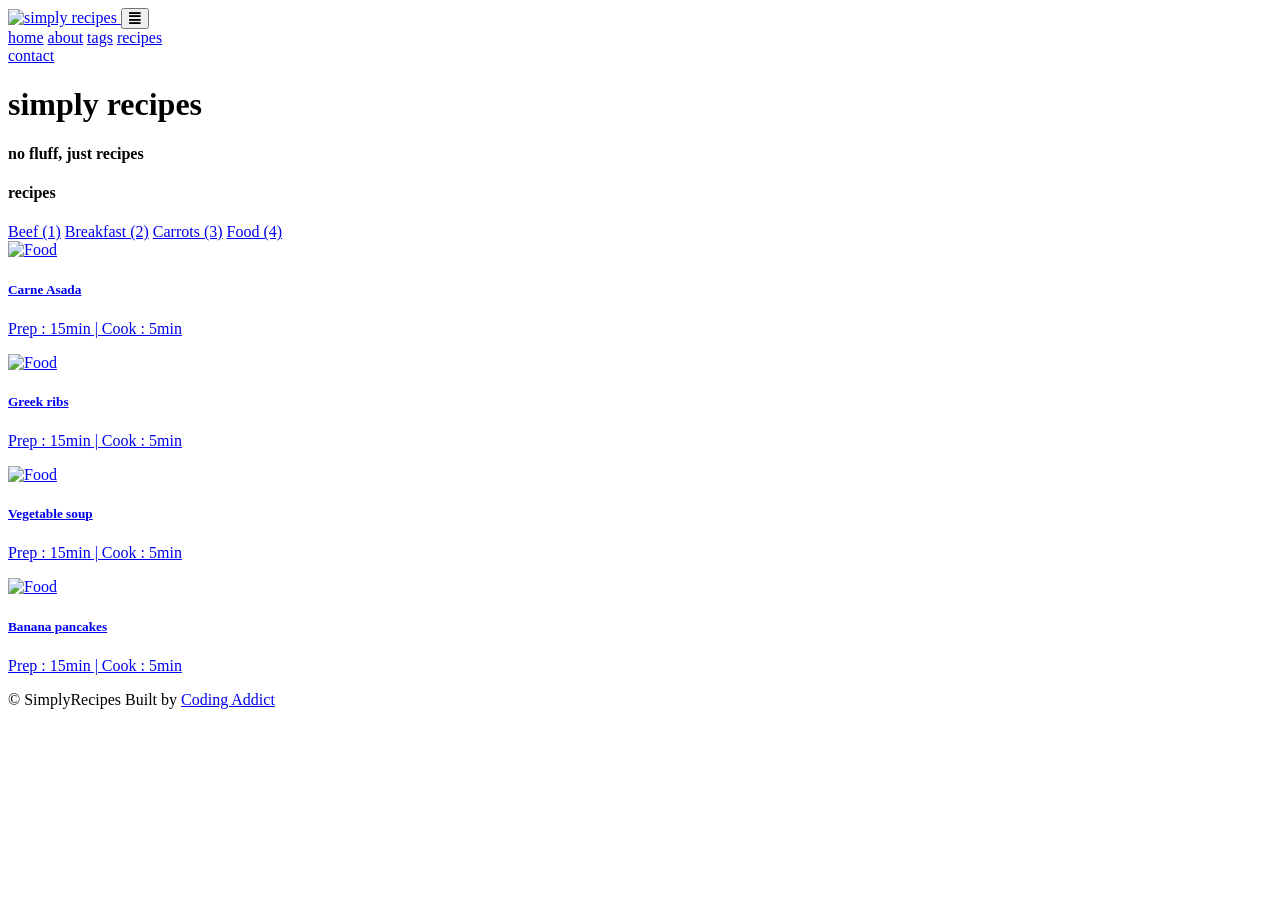
==== index.html @ 09e40942 "fix netlify error" ====
<!DOCTYPE html>
<html lang="en">
  <head>
    <meta charset="UTF-8" />
    <meta http-equiv="X-UA-Compatible" content="IE=edge" />
    <meta name="viewport" content="width=device-width, initial-scale=1.0" />
    <title>Simply Recipes || Starter</title>
    <!-- favicon -->
    <link rel="shortcut icon" href="./assets/favicon.ico" type="image/x-icon" />
    <!-- normalize -->
    <link rel="stylesheet" href="./css/normalize.css" />
    <!-- font-awesome -->
    <link
      rel="stylesheet"
      href="https://cdnjs.cloudflare.com/ajax/libs/font-awesome/5.14.0/css/all.min.css"
    />
    <!-- main css -->
    <link rel="stylesheet" href="./css/main.css" />
  </head>
  <body>
    <!--nav-->
    <nav class="navbar">
      <div class="nav-center">
          <!--header-->
 <div class="nav-header">
        <a href="index.html" class="nav-logo">
          <img src="./assets/logo.svg" alt="simply recipes"> 
        </a>
        <button type="button" class="btn nav-btn" >
          <i class="fas fa-align-justify"></i>
        </button>
      </div>
      <div class="nav-links">
        <a href="index.html" class="nav-link">home</a>
        <a href="about.html" class="nav-link">about</a>
        <a href="tags.html" class="nav-link">tags</a>
        <a href="recipes.html" class="nav-link">recipes</a>
        <div class="nav-link contact-link">
          <a href="contact.html" class="btn">contact</a>
        </div>
      </div>
      </div>
    </nav> 
    <!--end of nav-->
    <!--main-->
      <main class="page">
        <header class="hero">
          <div class="hero-container">
            <div class="hero-text">
              <h1>simply recipes</h1>
              <h4>no fluff, just recipes</h4>
            </div>
          </div>
        </header>
        <!-- end of header -->
         <!--recipes container-->
         <section class="recipes-container">
          <!--tags-container-->
          <div class="tags-container">
            <h4>recipes</h4>
            <div class="tags-list">
            <a href="tag-template.html">Beef (1)</a>
            <a href="tag-template.html">Breakfast (2)</a>
            <a href="tag-template.html">Carrots (3)</a>
            <a href="tag-template.html">Food (4)</a>
            </div>
          </div>
          <!--end of tags-container-->
          <!--recipes-list-->
          <div class="recipes-list">
             <!-- single recipe -->
          <a href="single-recipe.html" class="recipe">
            <img src="./assets/recipes/recipe-1.jpeg" alt="Food"
              class="img recipe-img"/>
            <h5>Carne Asada</h5>
            <p>Prep : 15min | Cook : 5min</p>
          </a>
          <!-- end of single recipe -->
             <!-- single recipe -->
          <a href="single-recipe.html" class="recipe">
            <img src="./assets/recipes/recipe-2.jpeg" alt="Food"
              class="img recipe-img"/>
            <h5>Greek ribs</h5>
            <p>Prep : 15min | Cook : 5min</p>
          </a>
          <!-- end of single recipe -->
             <!-- single recipe -->
          <a href="single-recipe.html" class="recipe">
            <img src="./assets/recipes/recipe-3.jpeg" alt="Food"
              class="img recipe-img"/>
            <h5>Vegetable soup</h5>
            <p>Prep : 15min | Cook : 5min</p>
          </a>
          <!-- end of single recipe -->
             <!-- single recipe -->
          <a href="single-recipe.html" class="recipe">
            <img src="./assets/recipes/recipe-4.jpeg" alt="Food"
              class="img recipe-img"/>
            <h5>Banana pancakes</h5>
            <p>Prep : 15min | Cook : 5min</p>
          </a>
          <!-- end of single recipe -->
          </div>
          <!--end of recipes-list-->
         </section>
         <!--end of recipes container-->
      </section>
      </main>
  <!--end of main-->
  <!--footer-->
  <footer class="page-footer">
    <p>&copy; <span id="date"></span>
    <span class="footer-logo"> SimplyRecipes</span> Built by <a href="https://johnsmilga.com/">Coding Addict</a> </p>
  </footer>
    <script src="./js/app.js"></script>
  </body>
</html>
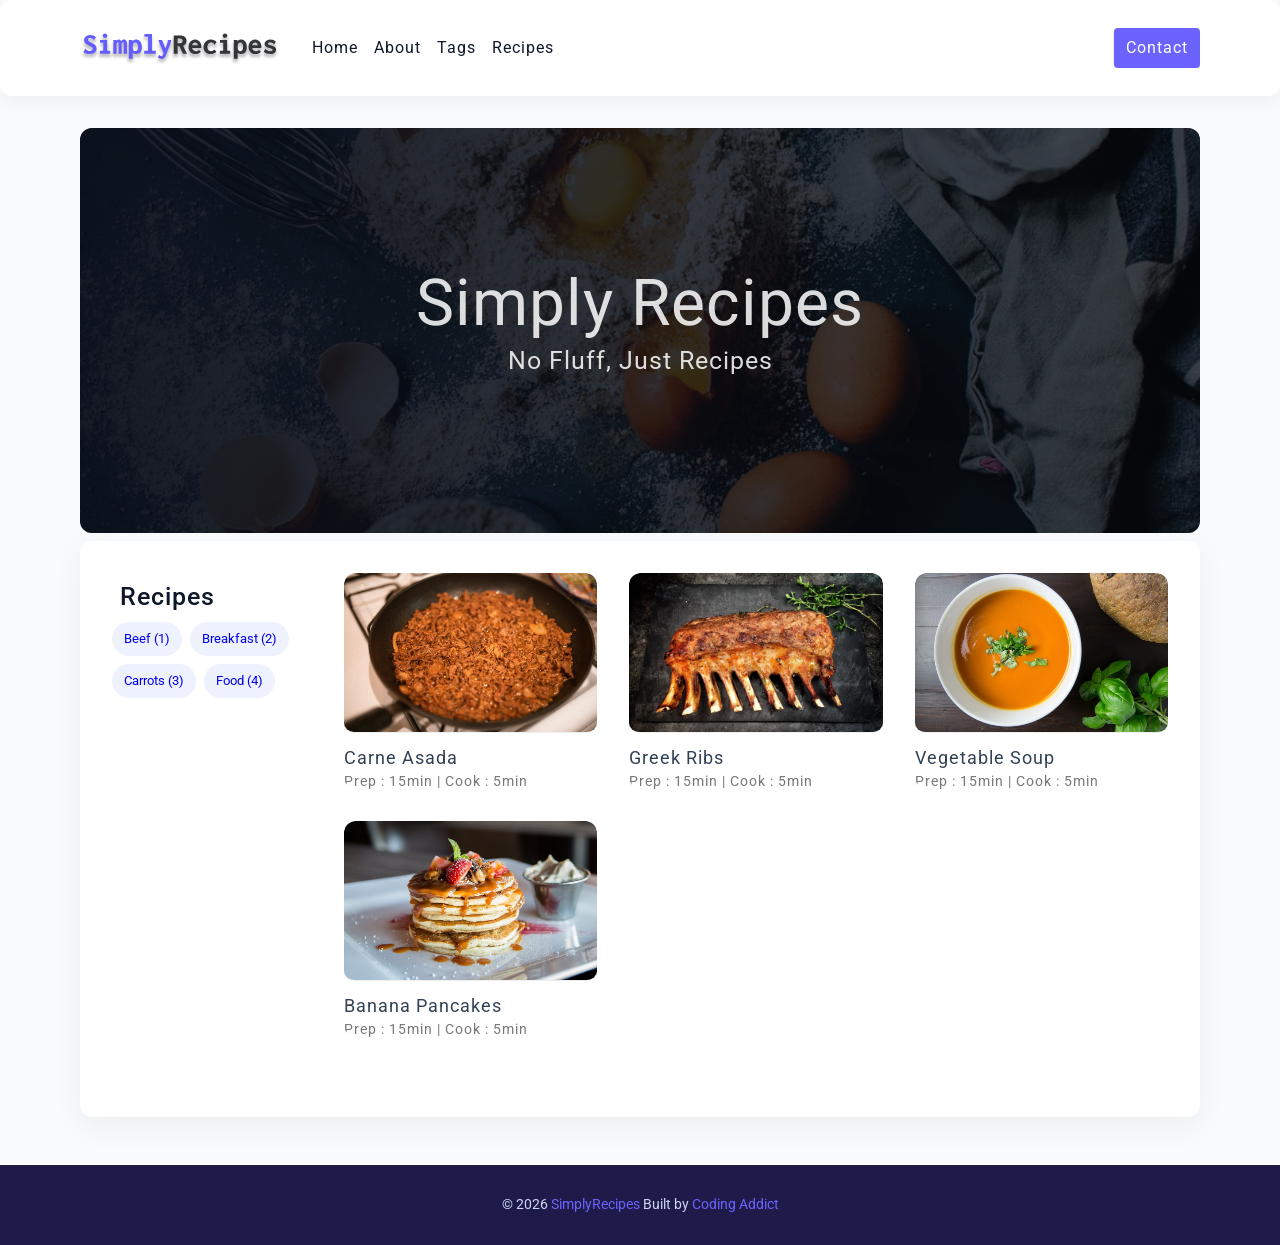
==== commit 7d5d2813: "improve the look of the page" ====
--- a/index.html
+++ b/index.html
@@ -14,6 +14,10 @@
       rel="stylesheet"
       href="https://cdnjs.cloudflare.com/ajax/libs/font-awesome/5.14.0/css/all.min.css"
     />
+    <!--font style-->
+    <link rel="preconnect" href="https://fonts.googleapis.com">
+<link rel="preconnect" href="https://fonts.gstatic.com" crossorigin>
+<link href="https://fonts.googleapis.com/css2?family=Roboto:ital,wght@0,100..900;1,100..900&display=swap" rel="stylesheet">
     <!-- main css -->
     <link rel="stylesheet" href="./css/main.css" />
   </head>
--- a/css/main.css
+++ b/css/main.css
@@ -0,0 +1,718 @@
+*,
+::after,
+::before {
+  box-sizing: border-box;
+}
+/* fonts */
+
+@import url('https://fonts.googleapis.com/css2?family=Roboto:wght@400;500;600&family=Montserrat&display=swap');
+html {
+  font-size: 100%;
+} /*16px*/
+
+:root {
+  /* colors */
+  --primary-100: #e2e0ff;
+  --primary-200: #c1beff;
+  --primary-300: #a29dff;
+  --primary-400: #837dff;
+  --primary-500: #6c63ff;
+  --primary-600: #504acc;
+  --primary-700: #574fd6;
+  --primary-800: #282566;
+  --primary-900: #141233;
+  --primary-dark:#1e1b4b;
+  --primary:#4f46e5;
+
+  /* grey */
+  --grey-50: #f8fafc;
+  --grey-100: #f9f9f9;
+  --grey-200: #e2e8f0;
+  --grey-300: #cbd5e1;
+  --grey-400: #94a3b8;
+  --grey-500: #777;
+  --grey-600: #475569;
+  --grey-700: #334155;
+  --grey-800: #1e293b;
+  --grey-900: #0f172a;
+  /* rest of the colors */
+  --black: #222;
+  --white: #fff;
+  --red-light: #f8d7da;
+  --red-dark: #842029;
+  --green-light: #d1e7dd;
+  --green-dark: #0f5132;
+/*accent */
+--accent:#f97316;
+/*background*/
+--bg-main:#f8fafc;
+--bg-card:#ffffff;
+/*text*/
+--text-main:#0f172a;
+--text-light:#64748b;
+  /* fonts  */
+  --headingFont: 'Roboto', sans-serif;
+  --bodyFont: 'Nunito', sans-serif;
+  --smallText: 0.7em;
+  /* rest of the vars */
+  --backgroundColor: var(--grey-50);
+  --textColor: var(--grey-900);
+  --borderRadius: 0.25rem;
+  --letterSpacing: 1px;
+  --transition: 0.3s ease-in-out all;
+  --max-width: 1120px;
+  --fixed-width: 600px;
+
+  /* box shadow*/
+  --shadow-1: 0 1px 3px 0 rgba(0, 0, 0, 0.1), 0 1px 2px 0 rgba(0, 0, 0, 0.06);
+  --shadow-2: 0 4px 6px -1px rgba(0, 0, 0, 0.1),
+    0 2px 4px -1px rgba(0, 0, 0, 0.06);
+  --shadow-3: 0 10px 15px -3px rgba(0, 0, 0, 0.1),
+    0 4px 6px -2px rgba(0, 0, 0, 0.05);
+  --shadow-4: 0 20px 25px -5px rgba(0, 0, 0, 0.1),
+    0 10px 10px -5px rgba(0, 0, 0, 0.04);
+}
+
+body {
+  background: var(--bg-main);
+  font-family: Roboto,Arial;
+  font-weight: 400;
+  line-height: 1.75;
+  color: var(--text-main);
+}
+
+p {
+  margin-top: 0;
+  margin-bottom: 1.5rem;
+  max-width: 40em;
+}
+
+h1,
+h2,
+h3,
+h4,
+h5 {
+  margin: 0;
+  margin-bottom: 1.38rem;
+  font-family: var(--headingFont);
+  font-weight: 400;
+  line-height: 1.3;
+  text-transform: capitalize;
+  letter-spacing: var(--letterSpacing);
+}
+
+h1 {
+  margin-top: 0;
+  font-size: 3.052rem;
+}
+
+h2 {
+  font-size: 2.441rem;
+}
+
+h3 {
+  font-size: 1.953rem;
+}
+
+h4 {
+  font-size: 1.563rem;
+}
+
+h5 {
+  font-size: 1.25rem;
+}
+
+small,
+.text-small {
+  font-size: var(--smallText);
+}
+
+a {
+  text-decoration: none;
+}
+ul {
+  list-style-type: none;
+  padding: 0;
+}
+
+.img {
+  width: 100%;
+  display: block;
+  object-fit: cover;
+}
+/* buttons */
+
+.btn {
+  cursor: pointer;
+  color: var(--white);
+  background: var(--primary-500);
+  border: transparent;
+  border-radius: var(--borderRadius);
+  letter-spacing: var(--letterSpacing);
+  padding: 0.375rem 0.75rem;
+  box-shadow: var(--shadow-1);
+  transition: var(--transtion);
+  text-transform: capitalize;
+  display: inline-block;
+}
+.btn:hover {
+  background: var(--primary-700);
+  box-shadow: var(--shadow-3);
+}
+.btn-hipster {
+  color: var(--primary-500);
+  background: var(--primary-200);
+}
+.btn-hipster:hover {
+  color: var(--primary-200);
+  background: var(--primary-700);
+}
+.btn-block {
+  width: 100%;
+}
+
+/* alerts */
+.alert {
+  padding: 0.375rem 0.75rem;
+  margin-bottom: 1rem;
+  border-color: transparent;
+  border-radius: var(--borderRadius);
+}
+
+.alert-danger {
+  color: var(--red-dark);
+  background: var(--red-light);
+}
+.alert-success {
+  color: var(--green-dark);
+  background: var(--green-light);
+}
+/* form */
+
+.form {
+  width: 90vw;
+  max-width: var(--fixed-width);
+  background: var(--white);
+  border-radius: var(--borderRadius);
+  box-shadow: var(--shadow-2);
+  padding: 2rem 2.5rem;
+  margin: 3rem auto;
+}
+.form-label {
+  display: block;
+  font-size: var(--smallText);
+  margin-bottom: 0.5rem;
+  text-transform: capitalize;
+  letter-spacing: var(--letterSpacing);
+}
+.form-input,
+.form-textarea {
+  width: 100%;
+  padding: 0.375rem 0.75rem;
+  border-radius: var(--borderRadius);
+  background: var(--backgroundColor);
+  border: 1px solid var(--grey-200);
+}
+
+.form-row {
+  margin-bottom: 1rem;
+}
+
+.form-textarea {
+  height: 7rem;
+}
+::placeholder {
+  font-family: inherit;
+  color: var(--grey-400);
+}
+.form-alert {
+  color: var(--red-dark);
+  letter-spacing: var(--letterSpacing);
+  text-transform: capitalize;
+}
+/* alert */
+
+@keyframes spinner {
+  to {
+    transform: rotate(360deg);
+  }
+}
+
+.loading {
+  width: 6rem;
+  height: 6rem;
+  border: 5px solid var(--grey-400);
+  border-radius: 50%;
+  border-top-color: var(--primary-500);
+  animation: spinner 0.6s linear infinite;
+}
+.loading {
+  margin: 0 auto;
+}
+/* title */
+
+.title {
+  text-align: center;
+}
+
+.title-underline {
+  background: var(--primary-500);
+  width: 7rem;
+  height: 0.25rem;
+  margin: 0 auto;
+  margin-top: -1rem;
+}
+
+/*
+=============== 
+Navbar
+===============
+*/
+.navbar {
+  display: flex;
+  justify-content: center;
+  align-items: center;
+  background: white;
+  padding: 1rem 2rem;
+  border-radius: 12px;
+  margin-bottom: 2rem;
+  box-shadow: 0 4px 20px rgba(0, 0, 0, 0.05);
+ /* background: blue;*/
+
+}
+section{
+  margin-bottom: 3rem;
+}
+.nav-center{
+  width: 90vw;
+  max-width: var(--max-width);
+ /* background: red;*/
+}
+.nav-header{
+  height: 6rem;
+  display: flex;
+  justify-content: space-between;
+  align-items: center;
+}
+.nav-logo{
+  display: flex;
+  align-items: center;
+}
+.nav-header img{
+  width: 200px;
+}
+.nav-btn{
+  padding: 0.15rem 0.75rem;
+}
+.nav-btn i{
+  font-size: 1.25rem;
+}
+.nav-links{
+  display: flex;
+  flex-direction: column;
+  height: 0;
+  overflow: hidden;
+  transition: var(--transition);
+
+}
+.show-links{
+  height: 310px;
+}
+.nav-link{
+  display: block;
+  text-align: center;
+  text-transform: capitalize;
+  color: var(--grey-900);
+  letter-spacing: var(--letterSpacing);
+  padding: 1rem o;
+  border-top: 1px solid  var(--grey-500);
+  transition: var(--transition);
+}
+.nav-link:hover{
+  color: var(--primary-500);
+}
+.contact-link a{
+  padding: o.15rem 1rem;
+}
+@media screen and (min-width: 992px) {
+  .nav-btn {
+    display: none;
+  }
+  .navbar{
+    height: 6rem;
+  }
+  .nav-center{
+    display: flex;
+    align-items: center;
+  }
+  .nav-header{
+    height: auto;
+    margin-right: 2rem;
+  }
+  .nav-links{
+    height: auto;
+    flex-direction: row;
+    align-items: center;
+    width: 100%;
+  }
+  .nav-link {
+    padding: 0;
+    border-top: none;
+    margin-right: 1rem;
+    font-size: 1rem;
+  }
+  .contact-link{
+    margin-left: auto;
+    margin-right: 0;
+  }
+  
+}
+.page{
+  width: 90vw;
+  max-width: var(--max-width);
+  margin: 0 auto;
+  padding-top: 2rem 1.5rem;
+}
+.page-footer{
+  min-height: 5rem;
+  padding: 1rem;
+  background: var(--primary-dark);
+  color: #cbd5f5;
+  display: flex;
+  align-items: center;
+  justify-content: center;
+  font-size: 0.9rem;
+}
+.page-footer a:hover{
+  text-decoration: underline;
+  color: var(--accent);
+}
+.page-footer a{
+  color: #cbd5f5;
+}
+.page-footer p{
+  margin-bottom: 0;
+}
+.footer-logo,
+.page-footer a{
+  color: var(--primary-500);
+}
+.hero{
+  height: 45vh;
+  background: linear-gradient(
+    to right,
+    rgba(15,23,42,0.85),
+    rgba(15,23,42,0.4)
+  ),
+  url('../assets/main.jpeg') center/cover no-repeat;
+  margin-bottom: 2rem;
+  border-radius:12px;
+  position: relative;
+  font-size: 2.5rem;
+  margin-bottom: 0.5rem;
+  backdrop-filter: blur(2px);
+  overflow: hidden;
+}
+.hero-container{
+  position: absolute;
+  width: 100%;
+  height: 100%;
+  top: 0;
+  left: 0;
+  background: rgba(0, 0, 0, 0.4);
+  border-radius: var(--borderRadius);
+  display: flex;
+  align-items: center;
+  justify-content: center;
+}
+.hero-text{
+  text-align: center;
+  color: white;
+  position: absolute;
+  z-index: 2;
+  opacity: 0.85;
+  font-weight: 700;
+  font-size: 2.8rem;
+}
+@media screen and (min-width: 768px) {
+  .hero-text h1{
+    font-size: 4rem;
+    margin-bottom: 0;
+  }
+}
+.recipes-container{
+  background: white;
+  padding: 2rem;
+  border-radius: 12px;
+  box-shadow: 0 10px 30px rgba(0,0,0,0.05);
+  display: grid;
+  gap: 2rem ;
+  grid-template-columns: 250px 1fr;
+}
+.tags-container{
+  order: 1;
+  display: flex;
+  flex-direction: column;
+  padding-bottom: 3rem;
+}
+.recipes-list{
+  display: grid;
+  gap: 2rem ;
+  grid-template-columns: repeat(auto-fit, minmax(250px, 1fr));
+  padding-bottom: 3rem;
+}
+.tags-container h4{
+  margin: 0.5rem;
+  font-weight: 500;
+}
+.tags-list{
+  display: flex;
+  flex-wrap: wrap;
+  gap: 0.5rem;
+}
+.tags-list a{
+  background:#eef2ff;
+  padding: 6px 12px;
+  border-radius: 20px;
+  font-size: 0.8rem;
+}
+.tags-list a:hover{
+  background:var(--primary);
+  color: white;
+}
+.recipe{
+  display: block;
+  overflow: hidden;
+  border-radius: 12px;
+  transition: all 0.3s ease;
+  background: white;
+  backdrop-filter: blur(6px);
+}
+.recipe-img {
+  height: 15rem;
+  border-radius: 10px;
+  margin-bottom: 1rem;
+  border-bottom: 1px solid #eee;
+}
+.recipe:hover{
+  transform: translateY(-6px);
+  box-shadow: 0 12px 25px rgba(0, 0, 0, 0.12);
+}
+.recipe h5{
+  margin-bottom: 0;
+  line-height: 1;
+  color: var(--grey-700);
+}
+.recipe p{
+  margin-bottom: 0;
+  line-height: 1;
+  margin-top: 0.5rem;
+  color: var(--grey-500);
+  letter-spacing: var(--letterSpacing);
+}
+@media screen and (min-width:576px) {
+  .recipes-list{
+    grid-template-columns: 1fr 1fr;
+  }
+  .recipe-img{
+    height: 10rem;
+  }
+}
+@media screen and (min-width:992px) {
+  .recipes-container{
+    grid-template-columns: 200px 1fr;
+  }
+  .recipe p{
+    font-size: 0.85rem;
+  }
+  .tags-container{
+    order: 0;
+  }
+  .tags-list{
+    grid-template-columns: 1fr;
+  }
+}
+@media screen and (min-width:1200px) {
+  .recipe h5{
+    font-size: 1.15rem;
+  }
+  .recipes-list{
+    grid-template-columns: 1fr 1fr 1fr;
+  }
+}
+.error-page{
+  text-align: center;
+  padding-top: 5rem;
+}
+.error-page h1{
+  font-size: 9rem;
+}
+.featured-title{
+  text-align: center;
+}
+.about-page h2{
+text-transform:none;
+font-size: bold;
+}
+.about-page{
+  display: grid;
+  gap: 2rem 4rem;
+  padding-bottom: 3rem;
+}
+.about-img{
+  border-radius: var(--borderRadius);
+  height: 300px;
+}
+@media screen and (min-width:992px) {
+  .about-page{
+    grid-template-columns: 1fr 1fr;
+    grid-template-rows: 400px;
+    align-items: center;
+  }
+  .about-img{
+    height: 100%;
+  }
+}
+.contact-form{
+  width: 100%;
+  margin: 0;
+}
+.contact-container{
+  display: grid;
+  gap: 2rem 3rem;
+  padding-bottom: 3rem;
+}
+@media screen and (min-width:992px) {
+  .contact-container{
+    grid-template-columns: 1fr 450px;
+    align-items: center;
+  }
+}
+.tags-wrapper{
+  display: grid;
+  gap: 2rem;
+  padding-bottom: 3rem;
+}
+.tag{
+  background: var(--grey-500);
+  border-radius: var(--borderRadius);
+  text-align: center;
+  color: var(--white);
+  transition: var(--transition);
+  padding: 0.75rem 0;
+}
+.tag:hover{
+  background-color: var(--primary-500);
+}
+.tag h5,
+.tag p{
+margin-bottom: o;
+}
+.tag h5{
+  font-weight: 600;
+}
+@media screen and (min-width:576px) {
+  .tags-wrapper{
+    grid-template-columns: 1fr 1fr;
+  }
+}
+@media screen and (min-width:992px) {
+  .tags-wrapper{
+    grid-template-columns: repeat(3, 1fr)
+  }
+}
+.recipe-hero{
+  display: grid;
+  gap: 3rem;
+}
+.recipe-hero-img{
+  height: 300px;
+  border-radius: var(--borderRadius);
+}
+.recipe-hero p{
+  color: var(--grey-600);
+}
+.recipe-icons{
+  display: grid;
+  grid-template-columns: repeat(3, 1fr);
+  gap: 1rem;
+  margin: 2rem 0;
+  text-align: center;
+}
+.recipe-icons i{
+font-size: 1.5rem;
+color: var(--primary-500);
+}
+.recipe-icons h5,
+.recipe-icons p{
+  margin-bottom: 0;
+  font-size: 0.85rem;
+}
+.recipe-icons p{
+  color: var(--grey-600);
+}
+.recipe-tags{
+  display: flex;
+  align-items: center;
+  flex-wrap: wrap;
+  font-size: 0.7rem;
+  font-weight: 600;
+}
+.recipe-tags a{
+ background: var(--primary-500);
+ border-radius: var(--borderRadius);
+ color: var(--white);
+ padding: 0.05rem 0.5rem;
+ margin: 0 0.25rem;
+ text-transform: capitalize;
+}
+@media screen and (min-width:992px) {
+  .recipe-hero{
+    grid-template-columns:4fr 5fr;
+    align-items: center;
+  }
+}
+.recipe-content{
+  padding: 3rem 0;
+  display: grid;
+  gap: 2rem 5rem;
+}
+@media screen and (min-width:992px) {
+  .recipe-content{
+    grid-template-columns:2fr 1fr;
+  }
+}
+.single-instruction header{
+  display: grid;
+  grid-template-columns: auto 1fr;
+  gap: 1.5rem;
+  align-items: center;
+}
+.single-instruction header p{
+  text-transform: uppercase;
+  font-weight: 600;
+  margin-bottom: 0;
+  color: var(--primary-500);
+}
+.single-instruction > p{
+  color: var(--grey-700);
+}
+.single-instruction header div{
+  height: 2px;
+  background: var(--grey-300);
+}
+.second-column{
+  display: grid;
+  row-gap: 2rem;
+}
+.single-ingredient{
+  border-bottom: 2px solid var(--grey-300);
+  padding-bottom: 0.75rem;
+  color: var(--grey-700);
+}
+.single-tool{
+  border-bottom: 2px solid var(--grey-300);
+  padding-bottom: 0.75rem;
+  color: var(--primary-500);
+  text-transform: capitalize;
+}
